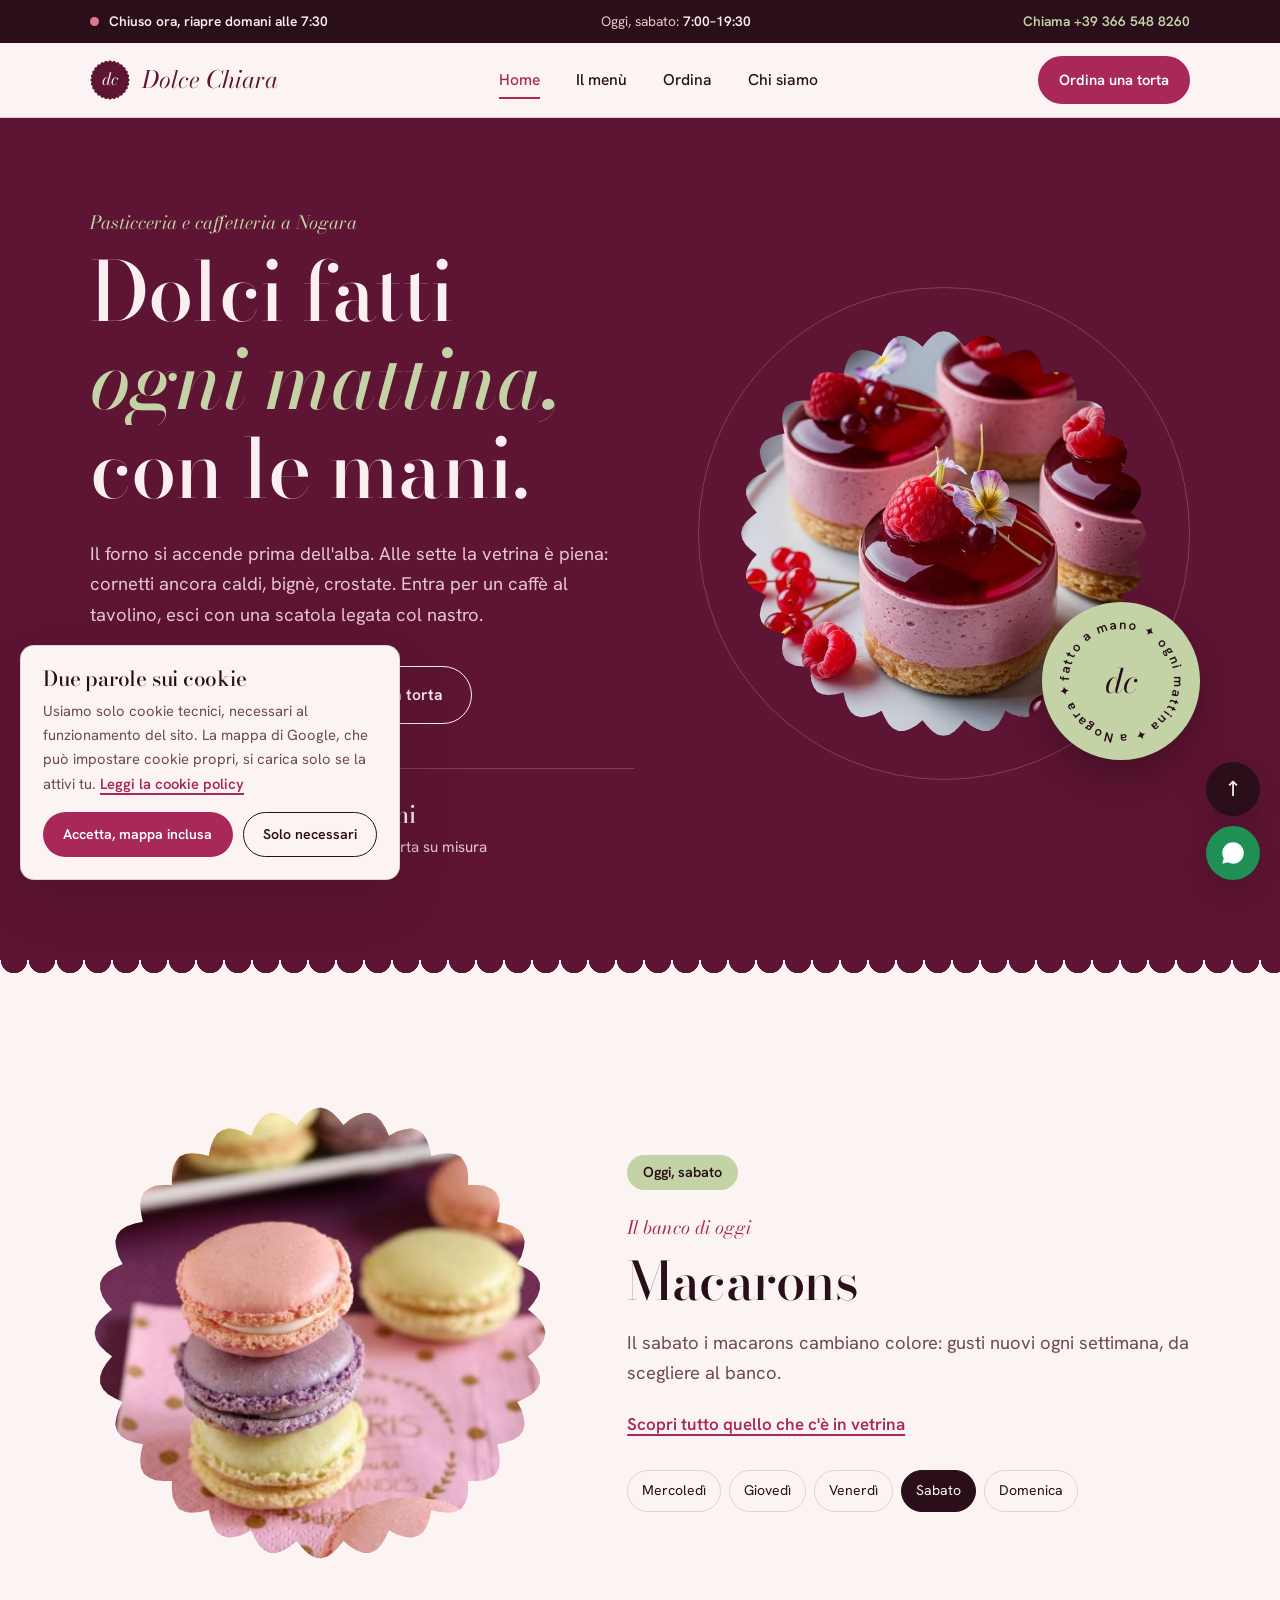
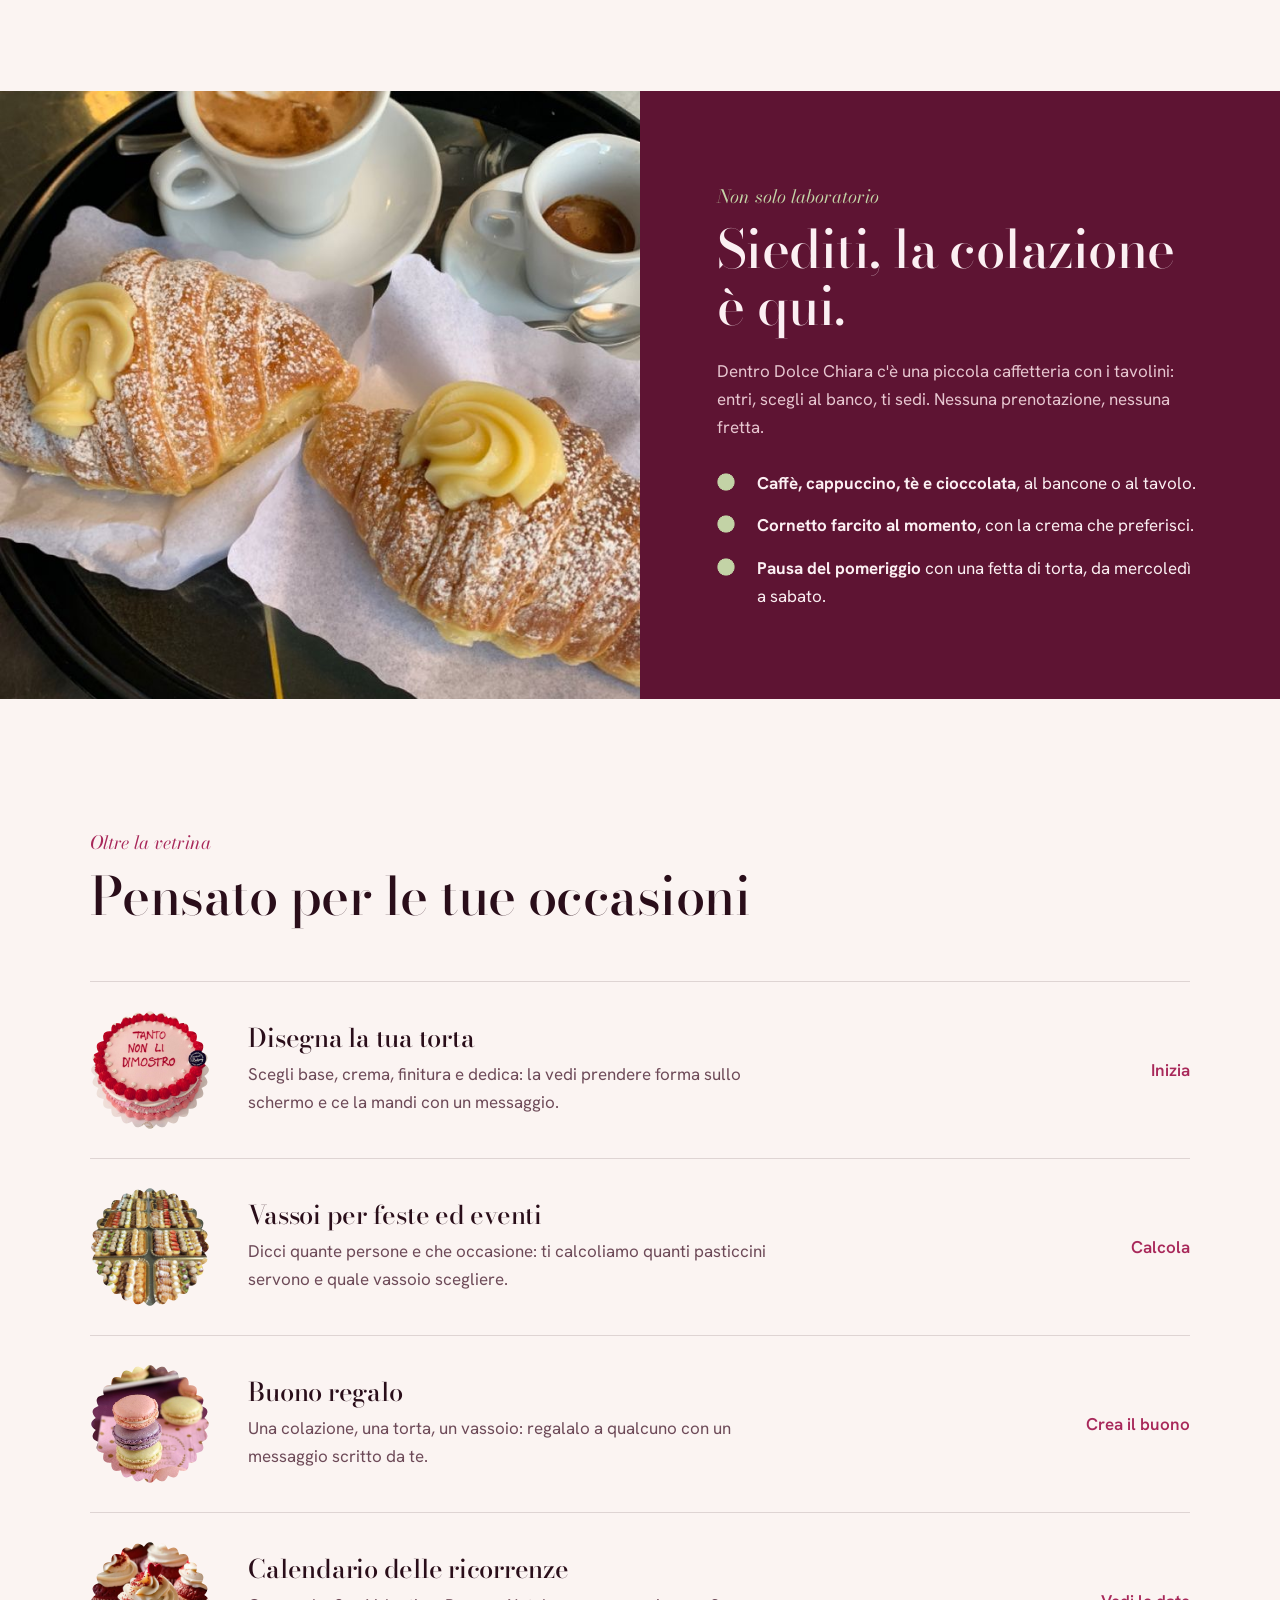
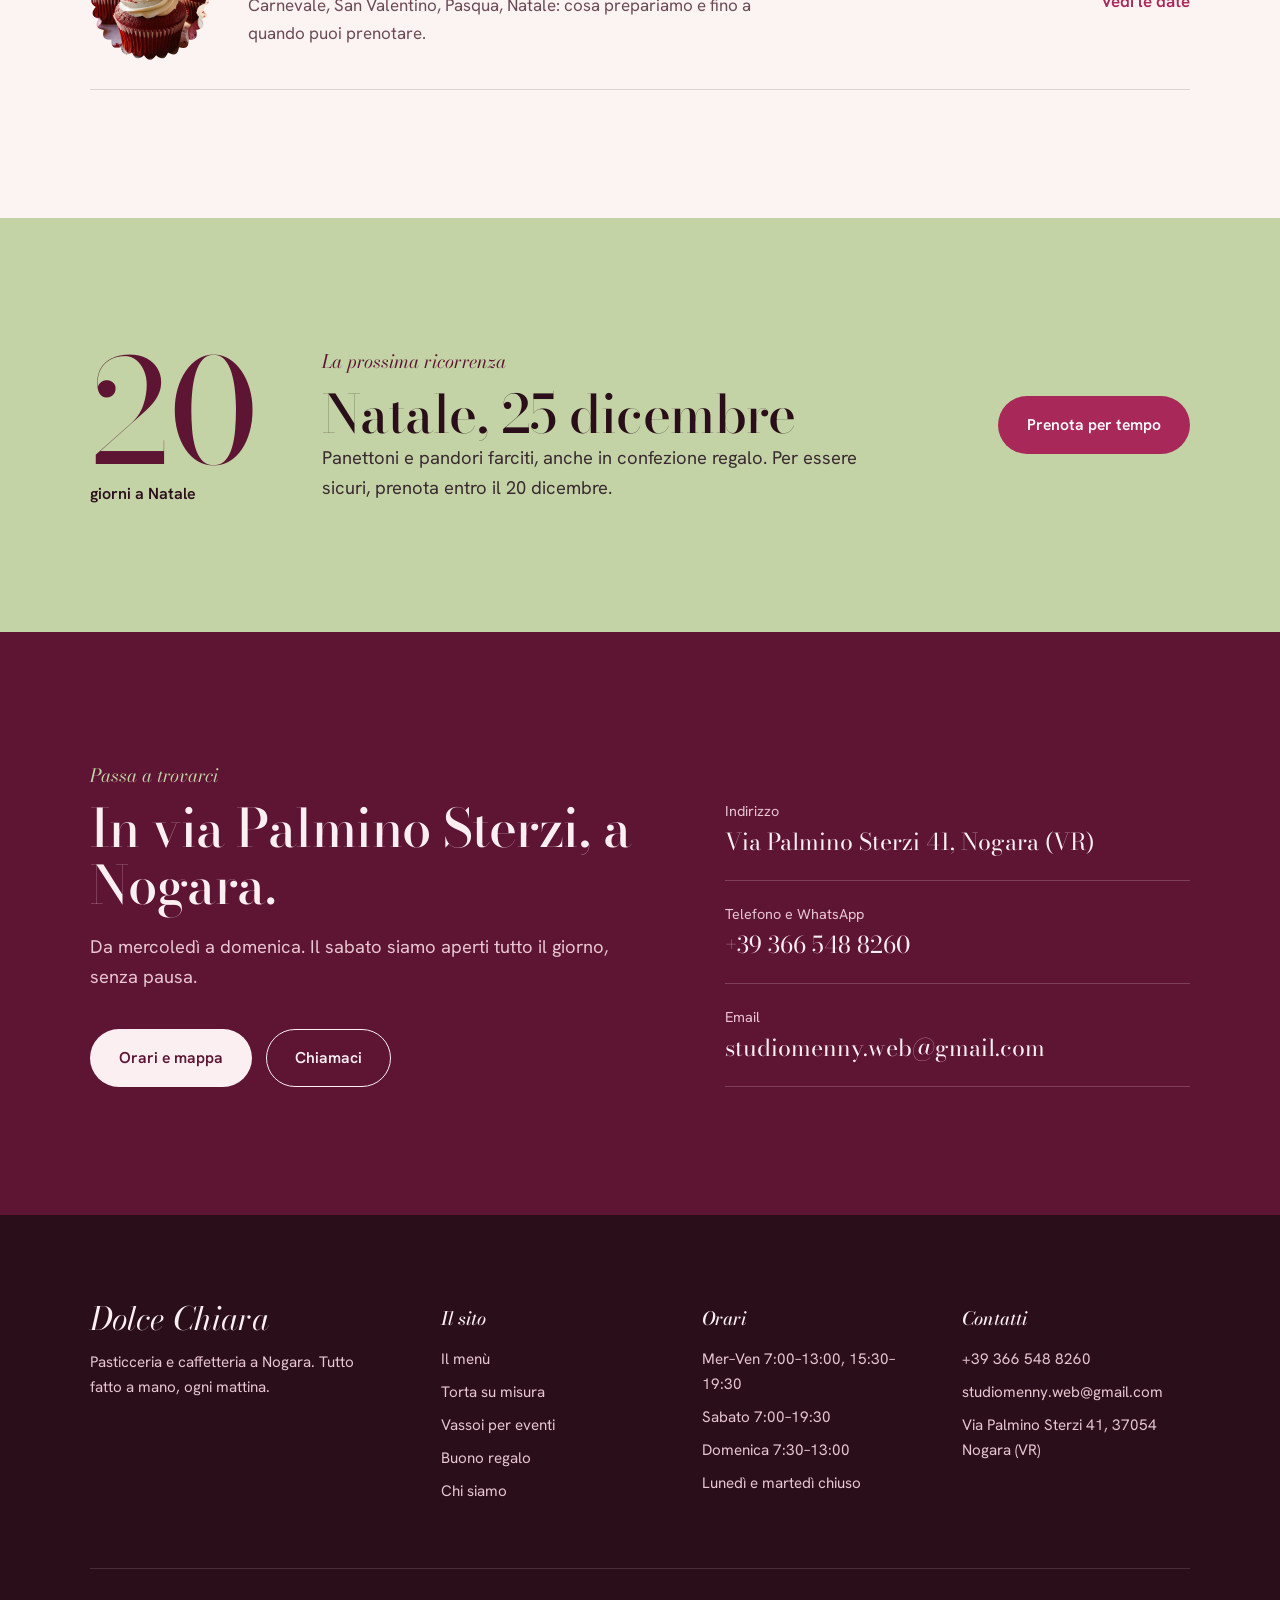
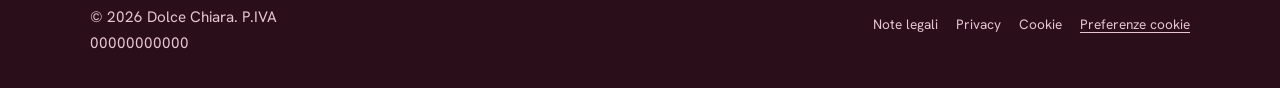
==== index.html @ 5bebde0a "Add files via upload" ====
<!DOCTYPE html>
<html lang="it">
<head>
<meta charset="UTF-8">
<meta name="viewport" content="width=device-width, initial-scale=1">
<title>Dolce Chiara | Pasticceria e caffetteria a Nogara</title>
<meta name="description" content="Cornetti sfornati ogni mattina, colazione al tavolino, torte su misura e vassoi per le feste. Pasticceria e caffetteria a Nogara (VR).">
<meta name="theme-color" content="#5E1433">
<meta property="og:type" content="website">
<meta property="og:locale" content="it_IT">
<meta property="og:site_name" content="Dolce Chiara">
<meta property="og:title" content="Dolce Chiara | Pasticceria e caffetteria a Nogara">
<meta property="og:description" content="Cornetti ogni mattina, colazione al tavolino, torte su misura e vassoi per le feste.">
<meta property="og:image" content="https://studiomenny.github.io/DOLCE-CHIARA/images/monoporzione_frutti_rossi.jpg">
<meta property="og:url" content="https://studiomenny.github.io/DOLCE-CHIARA/">
<meta name="twitter:card" content="summary_large_image">
<link rel="icon" href="data:image/svg+xml,%3Csvg xmlns='http://www.w3.org/2000/svg' viewBox='0 0 100 100'%3E%3Ccircle cx='50' cy='50' r='48' fill='%235E1433'/%3E%3Ctext x='50' y='64' text-anchor='middle' font-family='Georgia,serif' font-style='italic' font-size='46' fill='%23C3D3A6'%3Edc%3C/text%3E%3C/svg%3E">
<link rel="preconnect" href="https://fonts.googleapis.com">
<link rel="preconnect" href="https://fonts.gstatic.com" crossorigin>
<link href="https://fonts.googleapis.com/css2?family=Bodoni+Moda:ital,opsz,wght@0,6..96,400..700;1,6..96,400..700&family=Hanken+Grotesk:wght@400;500;600;700&display=swap" rel="stylesheet">
<link rel="stylesheet" href="css/style.css">
<script>document.documentElement.classList.add('js')</script>
<script src="js/main.js" defer></script>
</head>
<body data-pagina="home">
<noscript><p class="wrap" style="padding:14px 0">Menu: <a href="menu.html">Il menù</a>, <a href="ordina.html">Ordina</a>, <a href="chi-siamo.html">Chi siamo</a>. Telefono <a href="tel:+393665488260">+39 366 548 8260</a>.</p></noscript>

<main id="contenuto">

  <section class="hero smerlo scuro">
    <div class="wrap">
      <div>
        <span class="cappello">Pasticceria e caffetteria a Nogara</span>
        <h1>
          <span class="riga"><span>Dolci fatti</span></span>
          <span class="riga"><span><em>ogni mattina,</em></span></span>
          <span class="riga"><span>con le mani.</span></span>
        </h1>
        <p class="intro">Il forno si accende prima dell'alba. Alle sette la vetrina è piena: cornetti ancora caldi, bignè, crostate. Entra per un caffè al tavolino, esci con una scatola legata col nastro.</p>
        <div class="hero-azioni">
          <a class="btn btn-chiaro" href="menu.html">Guarda il menù</a>
          <a class="btn btn-bordo" href="ordina.html#torta">Disegna la tua torta</a>
        </div>
        <div class="hero-fatti">
          <p><strong>7:00</strong>vetrina piena</p>
          <p><strong>21</strong>dolci in carta</p>
          <p><strong>3 giorni</strong>per una torta su misura</p>
        </div>
      </div>

      <div class="piatto" aria-hidden="true">
        <div class="piatto-anello"></div>
        <div class="piatto-foto"><img src="images/monoporzione_frutti_rossi.jpg" alt=""></div>
        <div class="timbro">
          <svg viewBox="0 0 100 100"><defs><path id="giro" d="M50 50 m-38 0 a38 38 0 1 1 76 0 a38 38 0 1 1 -76 0"/></defs><text><textPath href="#giro" textLength="236" lengthAdjust="spacing">fatto a mano ✦ ogni mattina ✦ a Nogara ✦</textPath></text></svg>
          <span class="timbro-centro">dc</span>
        </div>
      </div>
    </div>
  </section>

  <section class="sez" aria-labelledby="banco-titolo">
    <div class="wrap oggi appare" data-banco>
      <div class="oggi-foto"><img data-banco-foto src="images/bigne_cioccolato.jpg" alt="Bignè al cioccolato"></div>
      <div>
        <span class="oggi-giorno" data-banco-giorno>Oggi</span>
        <span class="cappello" id="banco-titolo">Il banco di oggi</span>
        <h2 data-banco-nome>Bignè al cioccolato</h2>
        <p class="intro" data-banco-frase>Ogni giorno di apertura c'è un dolce in primo piano.</p>
        <p style="margin-top:22px"><a class="link" href="menu.html">Scopri tutto quello che c'è in vetrina</a></p>
        <div class="oggi-settimana" aria-label="Il dolce in evidenza negli altri giorni"></div>
      </div>
    </div>
  </section>

  <section class="caffe" aria-labelledby="caffe-titolo">
    <div class="caffe-foto"><img src="images/colazione.jpg" alt="Due cornetti alla crema con cappuccino e caffè su un vassoio al tavolino" loading="lazy"></div>
    <div class="caffe-testo scuro">
      <span class="cappello">Non solo laboratorio</span>
      <h2 id="caffe-titolo">Siediti, la colazione è qui.</h2>
      <p>Dentro Dolce Chiara c'è una piccola caffetteria con i tavolini: entri, scegli al banco, ti sedi. Nessuna prenotazione, nessuna fretta.</p>
      <ul class="caffe-lista">
        <li><span><strong>Caffè, cappuccino, tè e cioccolata</strong>, al bancone o al tavolo.</span></li>
        <li><span><strong>Cornetto farcito al momento</strong>, con la crema che preferisci.</span></li>
        <li><span><strong>Pausa del pomeriggio</strong> con una fetta di torta, da mercoledì a sabato.</span></li>
      </ul>
    </div>
  </section>

  <section class="sez" aria-labelledby="servizi-titolo">
    <div class="wrap">
      <div class="testa appare">
        <span class="cappello">Oltre la vetrina</span>
        <h2 id="servizi-titolo">Pensato per le tue occasioni</h2>
      </div>
      <div class="servizi appare">
        <a class="servizio" href="ordina.html#torta">
          <span class="servizio-foto"><img src="images/torta_con_dedica.jpg" alt="" loading="lazy"></span>
          <span><h3>Disegna la tua torta</h3><p>Scegli base, crema, finitura e dedica: la vedi prendere forma sullo schermo e ce la mandi con un messaggio.</p></span>
          <span class="servizio-vai">Inizia</span>
        </a>
        <a class="servizio" href="ordina.html#vassoi">
          <span class="servizio-foto"><img src="images/vassoi_pasticceria.jpg" alt="" loading="lazy"></span>
          <span><h3>Vassoi per feste ed eventi</h3><p>Dicci quante persone e che occasione: ti calcoliamo quanti pasticcini servono e quale vassoio scegliere.</p></span>
          <span class="servizio-vai">Calcola</span>
        </a>
        <a class="servizio" href="ordina.html#buono">
          <span class="servizio-foto"><img src="images/macarons.jpg" alt="" loading="lazy"></span>
          <span><h3>Buono regalo</h3><p>Una colazione, una torta, un vassoio: regalalo a qualcuno con un messaggio scritto da te.</p></span>
          <span class="servizio-vai">Crea il buono</span>
        </a>
        <a class="servizio" href="ordina.html#ricorrenze">
          <span class="servizio-foto"><img src="images/cupcake_red_velvet.jpg" alt="" loading="lazy"></span>
          <span><h3>Calendario delle ricorrenze</h3><p>Carnevale, San Valentino, Pasqua, Natale: cosa prepariamo e fino a quando puoi prenotare.</p></span>
          <span class="servizio-vai">Vedi le date</span>
        </a>
      </div>
    </div>
  </section>

  <section class="sez sez-pistacchio" aria-labelledby="festa-titolo" data-prossima>
    <div class="wrap ricorrenza appare">
      <p class="conta" data-conta>…</p>
      <div>
        <span class="cappello" style="color:var(--lampone)">La prossima ricorrenza</span>
        <h2 id="festa-titolo" data-festa-nome>In arrivo</h2>
        <p class="intro" data-festa-testo></p>
      </div>
      <a class="btn btn-pieno" href="ordina.html#ricorrenze">Prenota per tempo</a>
    </div>
  </section>

  <section class="sez sez-scura scuro" aria-labelledby="visita-titolo">
    <div class="wrap visita appare">
      <div>
        <span class="cappello">Passa a trovarci</span>
        <h2 id="visita-titolo">In via Palmino Sterzi, a Nogara.</h2>
        <p class="intro" style="margin-top:18px">Da mercoledì a domenica. Il sabato siamo aperti tutto il giorno, senza pausa.</p>
        <div class="hero-azioni">
          <a class="btn btn-chiaro" href="chi-siamo.html#dove">Orari e mappa</a>
          <a class="btn btn-bordo" href="tel:+393665488260">Chiamaci</a>
        </div>
      </div>
      <div class="visita-dati">
        <div><span>Indirizzo</span><p>Via Palmino Sterzi 41, Nogara (VR)</p></div>
        <div><span>Telefono e WhatsApp</span><a href="tel:+393665488260">+39 366 548 8260</a></div>
        <div><span>Email</span><a href="mailto:studiomenny.web@gmail.com">studiomenny.web@gmail.com</a></div>
      </div>
    </div>
  </section>

</main>
</body>
</html>
---- css/style.css ----
/* =============================================================
   DOLCE CHIARA — foglio di stile condiviso
   Palette: lampone e pistacchio. Titoli Bodoni Moda, testo Hanken Grotesk.
   ============================================================= */

:root{
  --lampone:#5E1433;
  --lampone-2:#7A1C43;
  --vivo:#A8285A;
  --vivo-hover:#8C1F4A;
  --zucchero:#FBF4F2;
  --rosa:#F3D8DE;
  --rosa-2:#F8E6EA;
  --pistacchio:#C3D3A6;
  --pistacchio-scuro:#4A6536;
  --inchiostro:#2A0E1A;
  --tenue:#6D4A58;
  --oro:#D2AE72;
  --su-scuro:#FBEFF2;
  --su-scuro-tenue:#E7C6D0;
  --linea:rgba(42,14,26,.14);
  --linea-scuro:rgba(251,239,242,.2);

  --f-titolo:'Bodoni Moda', 'Didot', Georgia, serif;
  --f-testo:'Hanken Grotesk', 'Segoe UI', system-ui, sans-serif;

  --w:1180px;
  --pad:clamp(20px, 4vw, 40px);
  --sez:clamp(72px, 10vw, 128px);
  --ease:cubic-bezier(.22,.8,.24,1);
  --pirottino:url("data:image/svg+xml,%3Csvg xmlns='http://www.w3.org/2000/svg' viewBox='0 0 100 100'%3E%3Cpath d='M99.0 50.0L98.7 51.4L97.9 52.7L96.7 53.9L95.2 55.1L96.4 56.5L97.3 58.0L97.8 59.5L97.8 60.9L97.2 62.2L96.1 63.3L94.6 64.2L92.9 65.0L93.8 66.7L94.3 68.4L94.5 69.9L94.1 71.3L93.3 72.4L92.0 73.2L90.3 73.8L88.5 74.2L88.9 76.0L89.1 77.8L88.9 79.3L88.3 80.6L87.2 81.4L85.8 82.0L84.0 82.2L82.2 82.2L82.2 84.0L82.0 85.8L81.4 87.2L80.6 88.3L79.3 88.9L77.8 89.1L76.0 88.9L74.2 88.5L73.8 90.3L73.2 92.0L72.4 93.3L71.3 94.1L69.9 94.5L68.4 94.3L66.7 93.8L65.0 92.9L64.2 94.6L63.3 96.1L62.2 97.2L60.9 97.8L59.5 97.8L58.0 97.3L56.5 96.4L55.1 95.2L53.9 96.7L52.7 97.9L51.4 98.7L50.0 99.0L48.6 98.7L47.3 97.9L46.1 96.7L44.9 95.2L43.5 96.4L42.0 97.3L40.5 97.8L39.1 97.8L37.8 97.2L36.7 96.1L35.8 94.6L35.0 92.9L33.3 93.8L31.6 94.3L30.1 94.5L28.7 94.1L27.6 93.3L26.8 92.0L26.2 90.3L25.8 88.5L24.0 88.9L22.2 89.1L20.7 88.9L19.4 88.3L18.6 87.2L18.0 85.8L17.8 84.0L17.8 82.2L16.0 82.2L14.2 82.0L12.8 81.4L11.7 80.6L11.1 79.3L10.9 77.8L11.1 76.0L11.5 74.2L9.7 73.8L8.0 73.2L6.7 72.4L5.9 71.3L5.5 69.9L5.7 68.4L6.2 66.7L7.1 65.0L5.4 64.2L3.9 63.3L2.8 62.2L2.2 60.9L2.2 59.5L2.7 58.0L3.6 56.5L4.8 55.1L3.3 53.9L2.1 52.7L1.3 51.4L1.0 50.0L1.3 48.6L2.1 47.3L3.3 46.1L4.8 44.9L3.6 43.5L2.7 42.0L2.2 40.5L2.2 39.1L2.8 37.8L3.9 36.7L5.4 35.8L7.1 35.0L6.2 33.3L5.7 31.6L5.5 30.1L5.9 28.7L6.7 27.6L8.0 26.8L9.7 26.2L11.5 25.8L11.1 24.0L10.9 22.2L11.1 20.7L11.7 19.4L12.8 18.6L14.2 18.0L16.0 17.8L17.8 17.8L17.8 16.0L18.0 14.2L18.6 12.8L19.4 11.7L20.7 11.1L22.2 10.9L24.0 11.1L25.8 11.5L26.2 9.7L26.8 8.0L27.6 6.7L28.7 5.9L30.1 5.5L31.6 5.7L33.3 6.2L35.0 7.1L35.8 5.4L36.7 3.9L37.8 2.8L39.1 2.2L40.5 2.2L42.0 2.7L43.5 3.6L44.9 4.8L46.1 3.3L47.3 2.1L48.6 1.3L50.0 1.0L51.4 1.3L52.7 2.1L53.9 3.3L55.1 4.8L56.5 3.6L58.0 2.7L59.5 2.2L60.9 2.2L62.2 2.8L63.3 3.9L64.2 5.4L65.0 7.1L66.7 6.2L68.4 5.7L69.9 5.5L71.3 5.9L72.4 6.7L73.2 8.0L73.8 9.7L74.2 11.5L76.0 11.1L77.8 10.9L79.3 11.1L80.6 11.7L81.4 12.8L82.0 14.2L82.2 16.0L82.2 17.8L84.0 17.8L85.8 18.0L87.2 18.6L88.3 19.4L88.9 20.7L89.1 22.2L88.9 24.0L88.5 25.8L90.3 26.2L92.0 26.8L93.3 27.6L94.1 28.7L94.5 30.1L94.3 31.6L93.8 33.3L92.9 35.0L94.6 35.8L96.1 36.7L97.2 37.8L97.8 39.1L97.8 40.5L97.3 42.0L96.4 43.5L95.2 44.9L96.7 46.1L97.9 47.3L98.7 48.6Z' fill='black'/%3E%3C/svg%3E");
}

*,*::before,*::after{box-sizing:border-box; margin:0; padding:0;}
html{scroll-behavior:smooth; -webkit-text-size-adjust:100%;}
body{
  font-family:var(--f-testo); font-size:1.0625rem; line-height:1.65;
  color:var(--inchiostro); background:var(--zucchero);
  -webkit-font-smoothing:antialiased;
  transition:opacity .45s ease;
}
.js body{opacity:0;}
.js body.pronto{opacity:1;}
.js body.uscita{opacity:0;}
img{display:block; max-width:100%;}
a{color:inherit;}
ul{list-style:none;}
button, input, select, textarea{font:inherit; color:inherit;}
::selection{background:var(--vivo); color:#fff;}
:focus-visible{outline:3px solid var(--vivo); outline-offset:3px; border-radius:4px;}
.scuro :focus-visible{outline-color:var(--pistacchio);}

.wrap{max-width:var(--w); margin:0 auto; padding:0 var(--pad);}
.sr{position:absolute; width:1px; height:1px; overflow:hidden; clip:rect(0 0 0 0); white-space:nowrap;}

/* ---------- tipografia ---------- */
h1,h2,h3,.titolo{font-family:var(--f-titolo); font-weight:500; line-height:1.08; letter-spacing:-.01em;}
h1{font-size:clamp(2.6rem, 6.4vw, 5.4rem);}
h2{font-size:clamp(2rem, 4.2vw, 3.3rem);}
h3{font-size:clamp(1.3rem, 2vw, 1.6rem); line-height:1.2;}
.corsivo{font-style:italic;}
.intro{font-size:1.15rem; color:var(--tenue); max-width:58ch;}
.scuro .intro{color:var(--su-scuro-tenue);}
.cappello{font-family:var(--f-titolo); font-style:italic; font-size:1.15rem; color:var(--vivo); display:block; margin-bottom:10px;}
.scuro .cappello{color:var(--pistacchio);}
.testa{max-width:680px; margin-bottom:clamp(36px, 5vw, 56px);}
.testa h2 + p{margin-top:16px;}
.testa.centro{margin-left:auto; margin-right:auto; text-align:center;}
.testa.centro .intro{margin:0 auto;}

/* ---------- bottoni ---------- */
.btn{
  display:inline-flex; align-items:center; justify-content:center; gap:10px;
  padding:15px 28px; border-radius:100px; border:1.5px solid transparent;
  font-weight:600; font-size:.98rem; text-decoration:none; cursor:pointer;
  transition:background .25s ease, color .25s ease, transform .25s var(--ease), border-color .25s ease;
}
.btn:active{transform:scale(.97);}
.btn-pieno{background:var(--vivo); color:#fff;}
.btn-pieno:hover{background:var(--vivo-hover);}
.btn-bordo{border-color:currentColor; color:var(--inchiostro); background:transparent;}
.btn-bordo:hover{background:var(--inchiostro); color:var(--zucchero);}
.scuro .btn-bordo{color:var(--su-scuro);}
.scuro .btn-bordo:hover{background:var(--su-scuro); color:var(--lampone);}
.btn-chiaro{background:var(--su-scuro); color:var(--lampone);}
.btn-chiaro:hover{background:var(--pistacchio); color:var(--inchiostro);}
.btn svg{width:18px; height:18px; flex-shrink:0;}
.link{font-weight:600; color:var(--vivo); text-decoration:underline; text-underline-offset:4px; text-decoration-thickness:1.5px;}
.link:hover{color:var(--vivo-hover);}
.scuro .link{color:var(--pistacchio);}

/* =============================================================
   BARRA STATO / ORARI (in cima a ogni pagina)
   ============================================================= */
.stato{background:var(--inchiostro); color:var(--su-scuro); font-size:.86rem;}
.stato .wrap{display:flex; flex-wrap:wrap; align-items:center; justify-content:space-between; gap:6px 24px; padding-top:10px; padding-bottom:10px;}
.stato-live{display:flex; align-items:center; gap:10px; font-weight:600;}
.stato-punto{width:9px; height:9px; border-radius:50%; background:#8FB36B; box-shadow:0 0 0 0 rgba(143,179,107,.6); animation:pulsa 2.2s infinite;}
.stato-live.chiuso .stato-punto{background:#E0778F; animation:none;}
.stato-orari{color:var(--su-scuro-tenue);}
.stato-orari strong{color:var(--su-scuro); font-weight:600;}
.stato a{color:var(--pistacchio); text-decoration:none; font-weight:600;}
.stato a:hover{text-decoration:underline;}
@keyframes pulsa{70%{box-shadow:0 0 0 8px rgba(143,179,107,0);} 100%{box-shadow:0 0 0 0 rgba(143,179,107,0);}}

/* =============================================================
   INTESTAZIONE
   ============================================================= */
.testata{position:sticky; top:0; z-index:40; background:rgba(251,244,242,.9); backdrop-filter:blur(12px); -webkit-backdrop-filter:blur(12px); border-bottom:1px solid var(--linea); transition:box-shadow .3s ease;}
.testata.ombra{box-shadow:0 8px 30px rgba(42,14,26,.08);}
.testata .wrap{display:flex; align-items:center; justify-content:space-between; gap:24px; height:74px;}
.marchio{display:flex; align-items:center; gap:12px; text-decoration:none;}
.marchio-sigillo{width:40px; height:40px; background:var(--lampone); -webkit-mask:var(--pirottino) center/contain no-repeat; mask:var(--pirottino) center/contain no-repeat; display:grid; place-items:center; color:var(--su-scuro); font-family:var(--f-titolo); font-style:italic; font-size:1.05rem;}
.marchio-nome{font-family:var(--f-titolo); font-size:1.5rem; font-style:italic; color:var(--lampone); line-height:1;}
.menu{display:flex; align-items:center; gap:clamp(18px, 3vw, 36px);}
.menu a{text-decoration:none; font-weight:500; font-size:.98rem; padding:6px 0; position:relative;}
.menu a::after{content:''; position:absolute; left:0; right:0; bottom:0; height:2px; background:var(--vivo); transform:scaleX(0); transform-origin:left; transition:transform .3s var(--ease);}
.menu a:hover::after, .menu a[aria-current="page"]::after{transform:scaleX(1);}
.menu a[aria-current="page"]{color:var(--vivo);}
.testata .btn{padding:11px 20px; font-size:.92rem;}
.hamburger{display:none; background:none; border:0; width:44px; height:44px; cursor:pointer; position:relative;}
.hamburger span{position:absolute; left:10px; right:10px; height:2px; background:var(--inchiostro); transition:transform .3s var(--ease), opacity .2s;}
.hamburger span:nth-child(1){top:15px;} .hamburger span:nth-child(2){top:21px;} .hamburger span:nth-child(3){top:27px;}
.hamburger[aria-expanded="true"] span:nth-child(1){transform:translateY(6px) rotate(45deg);}
.hamburger[aria-expanded="true"] span:nth-child(2){opacity:0;}
.hamburger[aria-expanded="true"] span:nth-child(3){transform:translateY(-6px) rotate(-45deg);}

/* =============================================================
   BORDO SMERLATO (pirottino) tra sezioni
   ============================================================= */
.smerlo{position:relative;}
.smerlo::after{
  content:''; position:absolute; left:0; right:0; bottom:-1px; height:16px; z-index:2;
  background:radial-gradient(circle at 14px 0, transparent 13px, var(--smerlo-colore, var(--zucchero)) 13.5px) repeat-x;
  background-size:28px 16px;
}

/* =============================================================
   HOME — HERO
   ============================================================= */
.hero{background:var(--lampone); color:var(--su-scuro); overflow:hidden; --smerlo-colore:var(--zucchero);}
.hero .wrap{display:grid; grid-template-columns:1.05fr .95fr; align-items:center; gap:clamp(32px, 5vw, 72px); padding-top:clamp(48px, 7vw, 96px); padding-bottom:clamp(72px, 9vw, 120px);}
.hero h1{color:var(--su-scuro);}
.hero h1 .riga{display:block; overflow:hidden;}
.hero h1 .riga > span{display:block; transition:transform 1s var(--ease);}
.js .hero h1 .riga > span{transform:translateY(105%);}
.js .pronto .hero h1 .riga > span{transform:none;}
.pronto .hero h1 .riga:nth-child(2) > span{transition-delay:.12s;}
.pronto .hero h1 .riga:nth-child(3) > span{transition-delay:.24s;}
.hero h1 em{color:var(--pistacchio);}
.hero .intro{margin-top:26px;}
.hero-azioni{display:flex; flex-wrap:wrap; gap:14px; margin-top:36px;}
.hero-fatti{display:flex; flex-wrap:wrap; gap:14px 34px; margin-top:44px; padding-top:26px; border-top:1px solid var(--linea-scuro); color:var(--su-scuro-tenue); font-size:.95rem;}
.hero-fatti strong{display:block; font-family:var(--f-titolo); font-size:1.5rem; font-weight:500; color:var(--su-scuro);}

.piatto{position:relative; aspect-ratio:1; max-width:540px; width:100%; justify-self:center;}
.piatto-foto{position:absolute; inset:8%; -webkit-mask:var(--pirottino) center/contain no-repeat; mask:var(--pirottino) center/contain no-repeat; overflow:hidden;}
.piatto-foto img{width:100%; height:100%; object-fit:cover; transform:scale(1.12); transition:transform 1.6s var(--ease);}
.pronto .piatto-foto img{transform:scale(1);}
.piatto-anello{position:absolute; inset:0; border-radius:50%; border:1px solid var(--linea-scuro);}
.timbro{position:absolute; right:-2%; bottom:4%; width:32%; aspect-ratio:1; background:var(--pistacchio); border-radius:50%; display:grid; place-items:center; color:var(--inchiostro); box-shadow:0 18px 40px rgba(0,0,0,.25);}
.timbro svg{position:absolute; inset:6%; width:88%; height:88%; animation:gira 26s linear infinite;}
.timbro text{font-family:var(--f-testo); font-size:9.5px; font-weight:600; fill:var(--inchiostro);}
.timbro-centro{font-family:var(--f-titolo); font-style:italic; font-size:clamp(1.4rem, 3vw, 2.1rem);}
@keyframes gira{to{transform:rotate(360deg);}}

/* =============================================================
   SEZIONI GENERICHE
   ============================================================= */
.sez{padding:var(--sez) 0;}
.sez-rosa{background:var(--rosa-2);}
.sez-scura{background:var(--lampone); color:var(--su-scuro);}
.sez-pistacchio{background:var(--pistacchio);}
.sez-pistacchio .intro{color:#3A2A30;}
.sez + .sez{padding-top:var(--sez);}

/* ---- Banco di oggi ---- */
.oggi{display:grid; grid-template-columns:.9fr 1.1fr; gap:clamp(32px, 6vw, 88px); align-items:center;}
.oggi-foto{aspect-ratio:1; -webkit-mask:var(--pirottino) center/contain no-repeat; mask:var(--pirottino) center/contain no-repeat;}
.oggi-foto img{width:100%; height:100%; object-fit:cover;}
.oggi-giorno{display:inline-block; background:var(--pistacchio); color:var(--inchiostro); padding:6px 16px; border-radius:100px; font-weight:600; font-size:.9rem; margin-bottom:22px;}
.oggi h2{margin-bottom:18px;}
.oggi-settimana{display:flex; flex-wrap:wrap; gap:8px; margin-top:32px;}
.oggi-settimana button{border:1px solid var(--linea); background:transparent; padding:8px 14px; border-radius:100px; font-size:.88rem; cursor:pointer; transition:background .2s, color .2s;}
.oggi-settimana button:hover{border-color:var(--vivo); color:var(--vivo);}
.oggi-settimana button[aria-pressed="true"]{background:var(--inchiostro); color:var(--zucchero); border-color:var(--inchiostro);}

/* ---- Caffetteria (banda con foto) ---- */
.caffe{display:grid; grid-template-columns:1fr 1fr; min-height:560px;}
.caffe-foto{position:relative; overflow:hidden;}
.caffe-foto img{position:absolute; inset:0; width:100%; height:100%; object-fit:cover;}
.caffe-testo{background:var(--lampone); color:var(--su-scuro); padding:clamp(48px, 7vw, 96px) clamp(28px, 6vw, 80px); display:flex; flex-direction:column; justify-content:center;}
.caffe-testo h2{margin-bottom:22px;}
.caffe-testo p{color:var(--su-scuro-tenue); max-width:48ch;}
.caffe-lista{margin-top:28px; display:grid; gap:14px;}
.caffe-lista li{display:grid; grid-template-columns:28px 1fr; gap:12px; align-items:start;}
.caffe-lista li::before{content:''; width:18px; height:18px; margin-top:4px; background:var(--pistacchio); -webkit-mask:var(--pirottino) center/contain no-repeat; mask:var(--pirottino) center/contain no-repeat;}
.caffe-lista strong{color:var(--su-scuro);}

/* ---- Servizi (lista editoriale) ---- */
.servizi{border-top:1px solid var(--linea);}
.servizio{display:grid; grid-template-columns:120px 1fr auto; gap:clamp(18px, 3vw, 40px); align-items:center; padding:28px 0; border-bottom:1px solid var(--linea); text-decoration:none; transition:padding .35s var(--ease), background .35s ease;}
.servizio:hover{padding-left:14px; padding-right:14px; background:var(--rosa-2);}
.servizio-foto{width:120px; aspect-ratio:1; -webkit-mask:var(--pirottino) center/contain no-repeat; mask:var(--pirottino) center/contain no-repeat;}
.servizio-foto img{width:100%; height:100%; object-fit:cover;}
.servizio h3{margin-bottom:6px;}
.servizio p{color:var(--tenue); max-width:56ch;}
.servizio-vai{font-weight:600; color:var(--vivo); white-space:nowrap;}

/* ---- Ricorrenza in arrivo ---- */
.ricorrenza{display:grid; grid-template-columns:auto 1fr auto; gap:clamp(24px, 5vw, 64px); align-items:center;}
.conta{font-family:var(--f-titolo); font-size:clamp(4.5rem, 12vw, 9rem); line-height:.9; color:var(--lampone);}
.conta small{display:block; font-family:var(--f-testo); font-size:1rem; font-weight:600; color:var(--inchiostro); margin-top:10px;}

/* ---- Visita ---- */
.visita{display:grid; grid-template-columns:1.2fr 1fr; gap:clamp(32px, 6vw, 80px); align-items:end;}
.visita-dati{display:grid; gap:22px;}
.visita-dati div{padding-bottom:18px; border-bottom:1px solid var(--linea-scuro);}
.visita-dati span{display:block; color:var(--su-scuro-tenue); font-size:.9rem;}
.visita-dati a, .visita-dati p{font-family:var(--f-titolo); font-size:1.45rem; text-decoration:none; color:var(--su-scuro);}
.visita-dati a:hover{color:var(--pistacchio);}

/* =============================================================
   INTESTAZIONE PAGINE INTERNE (foto sbiadita)
   ============================================================= */
.pagina-testa{position:relative; background:var(--lampone); color:var(--su-scuro); overflow:hidden; --smerlo-colore:var(--zucchero);}
.pagina-testa img{position:absolute; inset:0; z-index:0; width:100%; height:100%; object-fit:cover; opacity:.28; filter:grayscale(.4) contrast(1.05); mix-blend-mode:luminosity;}
.pagina-testa::before{content:''; position:absolute; inset:0; z-index:1; background:linear-gradient(100deg, var(--lampone) 35%, rgba(94,20,51,.6) 100%);}
.pagina-testa .wrap{position:relative; z-index:3; padding-top:clamp(64px, 9vw, 120px); padding-bottom:clamp(72px, 9vw, 120px);}
.pagina-testa h1{font-size:clamp(2.4rem, 5.4vw, 4.4rem); max-width:16ch;}
.pagina-testa .intro{margin-top:20px;}
.sotto-menu{display:flex; flex-wrap:wrap; gap:10px; margin-top:32px;}
.sotto-menu a{text-decoration:none; border:1px solid var(--linea-scuro); padding:9px 18px; border-radius:100px; font-size:.92rem; transition:background .2s, color .2s;}
.sotto-menu a:hover{background:var(--su-scuro); color:var(--lampone);}

/* =============================================================
   MENÙ — filtri, prodotti, lightbox
   ============================================================= */
.filtri{display:flex; flex-wrap:wrap; align-items:center; justify-content:space-between; gap:18px; margin-bottom:40px; padding-bottom:24px; border-bottom:1px solid var(--linea);}
.chips{display:flex; flex-wrap:wrap; gap:8px;}
.chip{border:1px solid var(--linea); background:transparent; padding:10px 18px; border-radius:100px; font-weight:500; cursor:pointer; transition:background .2s, color .2s, border-color .2s;}
.chip:hover{border-color:var(--vivo); color:var(--vivo);}
.chip[aria-pressed="true"]{background:var(--inchiostro); color:var(--zucchero); border-color:var(--inchiostro);}
.chip .n{opacity:.6; font-size:.85em; margin-left:4px;}
.interruttore{display:flex; align-items:center; gap:10px; font-size:.95rem; cursor:pointer; user-select:none;}
.interruttore input{appearance:none; -webkit-appearance:none; width:44px; height:26px; border-radius:100px; background:#D9C4CB; position:relative; cursor:pointer; transition:background .2s;}
.interruttore input::after{content:''; position:absolute; top:3px; left:3px; width:20px; height:20px; border-radius:50%; background:#fff; transition:transform .25s var(--ease);}
.interruttore input:checked{background:var(--pistacchio-scuro);}
.interruttore input:checked::after{transform:translateX(18px);}

.prodotti{display:grid; grid-template-columns:repeat(auto-fill, minmax(250px, 1fr)); gap:clamp(20px, 3vw, 36px) clamp(16px, 2.4vw, 28px);}
.prodotto{display:flex; flex-direction:column; text-align:left; background:none; border:0; padding:0; cursor:pointer;}
.prodotto[hidden]{display:none;}
.prodotto-foto{aspect-ratio:4/5; overflow:hidden; border-radius:6px; background:var(--rosa); position:relative;}
.prodotto-foto img{width:100%; height:100%; object-fit:cover; transition:transform .8s var(--ease);}
.prodotto:hover .prodotto-foto img{transform:scale(1.05);}
.prodotto-cat{position:absolute; left:12px; top:12px; background:rgba(251,244,242,.94); color:var(--inchiostro); font-size:.8rem; font-weight:600; padding:5px 12px; border-radius:100px;}
.prodotto h3{margin-top:16px; font-size:1.3rem;}
.prodotto p{color:var(--tenue); font-size:.95rem; margin-top:6px;}
.allergeni{display:flex; flex-wrap:wrap; gap:6px; margin-top:12px;}
.allergeni span{font-size:.78rem; font-weight:600; padding:3px 10px; border-radius:100px; background:var(--rosa); color:#6A1A3C;}
.vuoto{padding:48px; text-align:center; border:1px dashed var(--linea); border-radius:8px; color:var(--tenue);}
.nota{margin-top:40px; font-size:.92rem; color:var(--tenue); max-width:78ch;}

.lightbox{position:fixed; inset:0; z-index:100; background:rgba(42,14,26,.92); display:grid; place-items:center; padding:24px; opacity:0; pointer-events:none; transition:opacity .3s ease;}
.lightbox.aperto{opacity:1; pointer-events:auto;}
.lb-scheda{display:grid; grid-template-columns:1.1fr .9fr; max-width:980px; width:100%; max-height:88vh; background:var(--zucchero); border-radius:10px; overflow:hidden; transform:translateY(16px) scale(.98); transition:transform .4s var(--ease);}
.lightbox.aperto .lb-scheda{transform:none;}
.lb-scheda img{width:100%; height:100%; max-height:88vh; object-fit:cover;}
.lb-testo{padding:clamp(28px, 4vw, 48px); display:flex; flex-direction:column; overflow:auto;}
.lb-testo h3{font-size:clamp(1.8rem, 3vw, 2.4rem); margin:8px 0 14px;}
.lb-testo p{color:var(--tenue);}
.lb-testo .btn{margin-top:auto; align-self:flex-start;}
.lb-testo .allergeni{margin:18px 0 28px;}
.lb-btn{position:absolute; width:52px; height:52px; border-radius:50%; border:0; background:var(--su-scuro); color:var(--lampone); font-size:1.4rem; cursor:pointer; display:grid; place-items:center; transition:background .2s;}
.lb-btn:hover{background:var(--pistacchio);}
.lb-chiudi{top:20px; right:20px;}
.lb-prec{left:20px; top:50%; transform:translateY(-50%);}
.lb-succ{right:20px; top:50%; transform:translateY(-50%);}

/* =============================================================
   ORDINA — configuratore torta
   ============================================================= */
.configuratore{display:grid; grid-template-columns:1.05fr .95fr; gap:clamp(28px, 5vw, 64px); align-items:start;}
.passo{border:0; padding:0 0 28px; margin-bottom:28px; border-bottom:1px solid var(--linea);}
.passo legend, .campo > label{display:flex; align-items:baseline; gap:12px; font-family:var(--f-titolo); font-size:1.35rem; margin-bottom:14px;}
.passo legend .num{font-family:var(--f-testo); font-size:.85rem; font-weight:700; color:#fff; background:var(--vivo); width:26px; height:26px; border-radius:50%; display:inline-grid; place-items:center; flex-shrink:0; transform:translateY(-2px);}
.opzioni{display:flex; flex-wrap:wrap; gap:10px;}
.opzione input{position:absolute; opacity:0; pointer-events:none;}
.opzione span{display:flex; align-items:center; gap:10px; padding:11px 18px; border:1.5px solid var(--linea); border-radius:100px; cursor:pointer; font-weight:500; transition:border-color .2s, background .2s, color .2s;}
.opzione span i{width:16px; height:16px; border-radius:50%; background:var(--c); box-shadow:inset 0 0 0 1px rgba(0,0,0,.12);}
.opzione span:hover{border-color:var(--vivo);}
.opzione input:checked + span{background:var(--inchiostro); border-color:var(--inchiostro); color:var(--zucchero);}
.opzione input:focus-visible + span{outline:3px solid var(--vivo); outline-offset:3px;}
.persone{display:flex; align-items:center; gap:18px;}
.persone output{font-family:var(--f-titolo); font-size:2.2rem; min-width:3ch; color:var(--lampone);}
input[type=range]{-webkit-appearance:none; appearance:none; flex:1; height:6px; border-radius:6px; background:linear-gradient(90deg, var(--vivo) var(--p,30%), #E3CDD4 var(--p,30%)); cursor:pointer;}
input[type=range]::-webkit-slider-thumb{-webkit-appearance:none; width:26px; height:26px; border-radius:50%; background:#fff; border:3px solid var(--vivo); box-shadow:0 4px 12px rgba(42,14,26,.2);}
input[type=range]::-moz-range-thumb{width:22px; height:22px; border-radius:50%; background:#fff; border:3px solid var(--vivo);}
.campo{margin-bottom:22px;}
.campo small{display:block; color:var(--tenue); margin-top:6px; font-size:.86rem;}
.campo small.errore{color:#A3123A; font-weight:600;}
.campi-2{display:grid; grid-template-columns:1fr 1fr; gap:16px;}
.campo > label.piccola{font-family:var(--f-testo); font-size:.92rem; font-weight:600; margin-bottom:8px;}
input[type=text], input[type=tel], input[type=date], input[type=number], select, textarea{
  width:100%; padding:14px 16px; border-radius:8px; border:1.5px solid var(--linea); background:#fff;
  transition:border-color .2s, box-shadow .2s;
}
input:focus, select:focus, textarea:focus{outline:none; border-color:var(--vivo); box-shadow:0 0 0 4px rgba(168,40,90,.14);}
textarea{resize:vertical; min-height:96px;}
.contatore{float:right; font-family:var(--f-testo); font-size:.82rem; color:var(--tenue);}

.anteprima{position:sticky; top:100px; background:var(--rosa-2); border-radius:14px; padding:clamp(24px, 3vw, 36px); border:1px solid rgba(168,40,90,.15);}
.anteprima-titolo{font-family:var(--f-titolo); font-style:italic; font-size:1.2rem; color:var(--vivo);}
.torta-svg{width:100%; height:auto; display:block; margin:10px auto 18px; max-width:420px;}
.torta-svg *{transition:fill .45s ease, opacity .4s ease, transform .5s var(--ease);}
.riepilogo{display:grid; gap:0; border-top:1px solid rgba(42,14,26,.12);}
.riepilogo div{display:flex; justify-content:space-between; gap:14px; padding:11px 0; border-bottom:1px solid rgba(42,14,26,.12); font-size:.96rem;}
.riepilogo dt{color:var(--tenue);}
.riepilogo dd{font-weight:600; text-align:right;}
.anteprima .btn{width:100%; margin-top:22px;}
.solo-mobile{display:none;}
.anteprima .piccolo{font-size:.85rem; color:var(--tenue); margin-top:12px; text-align:center;}

/* ---- Vassoi + calcolatore ---- */
.vassoi{display:grid; grid-template-columns:repeat(3, 1fr); gap:clamp(18px, 3vw, 32px);}
.vassoio{display:flex; flex-direction:column;}
.vassoio-foto{aspect-ratio:4/3; overflow:hidden; border-radius:6px;}
.vassoio-foto img{width:100%; height:100%; object-fit:cover;}
.vassoio h3{margin-top:18px;}
.vassoio .quanti{display:inline-block; margin-top:8px; font-weight:600; color:var(--pistacchio-scuro);}
.vassoio p{color:var(--tenue); margin-top:8px;}
.vassoio.consigliato .vassoio-foto{outline:4px solid var(--vivo); outline-offset:4px;}
.vassoio .bollino{display:none; margin-top:10px; align-self:flex-start; background:var(--vivo); color:#fff; font-weight:600; font-size:.85rem; padding:5px 14px; border-radius:100px;}
.vassoio.consigliato .bollino{display:inline-block;}

.calcolo{margin-top:clamp(40px, 6vw, 72px); background:var(--lampone); color:var(--su-scuro); border-radius:14px; padding:clamp(28px, 4vw, 48px); display:grid; grid-template-columns:1fr 1fr; gap:clamp(24px, 4vw, 56px); align-items:center;}
.calcolo h3{font-size:clamp(1.6rem, 3vw, 2.2rem); margin-bottom:10px;}
.calcolo p{color:var(--su-scuro-tenue);}
.calcolo label{display:block; font-weight:600; font-size:.92rem; margin:18px 0 8px;}
.calcolo select, .calcolo input[type=number]{background:rgba(255,255,255,.08); border-color:var(--linea-scuro); color:var(--su-scuro);}
.calcolo select option{color:var(--inchiostro);}
.calcolo-esito{background:rgba(255,255,255,.06); border:1px solid var(--linea-scuro); border-radius:12px; padding:28px; text-align:center;}
.calcolo-esito .grande{font-family:var(--f-titolo); font-size:clamp(3.4rem, 7vw, 5rem); line-height:1; color:var(--pistacchio);}
.calcolo-esito p{margin-top:8px;}
.calcolo-esito strong{color:var(--su-scuro);}
.calcolo-esito .btn{margin-top:20px;}

/* ---- Ricorrenze ---- */
.feste{display:grid; grid-template-columns:repeat(3, 1fr); gap:14px;}
.festa{background:#fff; border:1px solid var(--linea); border-radius:10px; padding:22px 18px; display:flex; flex-direction:column; gap:6px;}
.festa .quando{font-size:.88rem; color:var(--tenue);}
.festa h3{font-size:1.2rem;}
.festa .mancano{margin-top:auto; padding-top:14px; font-family:var(--f-titolo); font-size:2rem; color:var(--lampone); line-height:1;}
.festa .mancano small{font-family:var(--f-testo); font-size:.82rem; color:var(--tenue); display:block; margin-top:4px;}
.festa.prossima{background:var(--lampone); color:var(--su-scuro); border-color:var(--lampone);}
.festa.prossima .quando, .festa.prossima .mancano small{color:var(--su-scuro-tenue);}
.festa.prossima .mancano{color:var(--pistacchio);}

/* ---- Buono regalo ---- */
.regalo{display:grid; grid-template-columns:.95fr 1.05fr; gap:clamp(28px, 5vw, 72px); align-items:center;}
.buono{aspect-ratio:1.6; border-radius:16px; background:var(--lampone); color:var(--su-scuro); padding:clamp(22px, 3vw, 36px); display:flex; flex-direction:column; justify-content:space-between; position:relative; overflow:hidden; box-shadow:0 30px 60px rgba(42,14,26,.25); transform:rotate(-2deg);}
.buono::before{content:''; position:absolute; width:62%; aspect-ratio:1; right:-18%; top:-26%; background:var(--lampone-2); -webkit-mask:var(--pirottino) center/contain no-repeat; mask:var(--pirottino) center/contain no-repeat;}
.buono::after{content:''; position:absolute; width:17%; aspect-ratio:1; right:9%; top:9%; background:var(--pistacchio); opacity:.9; -webkit-mask:var(--pirottino) center/contain no-repeat; mask:var(--pirottino) center/contain no-repeat;}
.buono > *{position:relative; z-index:1;}
.buono-marca{font-family:var(--f-titolo); font-style:italic; font-size:1.3rem;}
.buono-per{font-size:.9rem; color:var(--su-scuro-tenue);}
.buono-nome{font-family:var(--f-titolo); font-size:clamp(1.6rem, 3.2vw, 2.4rem); line-height:1.1; word-break:break-word;}
.buono-msg{font-size:.95rem; color:var(--su-scuro-tenue); max-width:30ch; margin-top:6px; min-height:1.4em;}
.buono-valore{font-family:var(--f-titolo); font-size:1.6rem; color:var(--pistacchio);}

/* =============================================================
   CHI SIAMO
   ============================================================= */
.storia{display:grid; grid-template-columns:1fr 1fr; gap:clamp(32px, 6vw, 88px); align-items:center;}
.storia-foto{aspect-ratio:4/5; border-radius:6px; overflow:hidden; position:relative;}
.storia-foto img{width:100%; height:100%; object-fit:cover;}
.storia p + p{margin-top:16px;}
.storia p{color:#4A2E3A;}
.giornata{display:grid; grid-template-columns:repeat(4, 1fr); gap:0; border-top:2px solid var(--inchiostro);}
.giornata li{padding:22px 22px 0 0; position:relative;}
.giornata li::before{content:''; position:absolute; top:-8px; left:0; width:14px; height:14px; border-radius:50%; background:var(--vivo); box-shadow:0 0 0 4px var(--zucchero);}
.giornata .ora{font-family:var(--f-titolo); font-size:2rem; color:var(--lampone);}
.giornata h3{font-size:1.15rem; margin:6px 0;}
.giornata p{color:var(--tenue); font-size:.95rem;}

.recensioni{columns:3 280px; column-gap:24px;}
.recensione{break-inside:avoid; margin-bottom:24px; background:#fff; border-radius:10px; padding:28px; border:1px solid var(--linea);}
.recensione:nth-child(3n+2){background:var(--rosa-2);}
.recensione blockquote{font-family:var(--f-titolo); font-size:1.2rem; line-height:1.45;}
.recensione .stelle{color:var(--vivo); letter-spacing:3px; margin-bottom:12px;}
.recensione figcaption{margin-top:16px; font-weight:600; font-size:.92rem;}
.recensione figcaption span{display:block; font-weight:400; color:var(--tenue);}

.faq{max-width:820px;}
.faq details{border-bottom:1px solid var(--linea);}
.faq summary{list-style:none; cursor:pointer; padding:24px 44px 24px 0; font-family:var(--f-titolo); font-size:1.3rem; position:relative;}
.faq summary::-webkit-details-marker{display:none;}
.faq summary::after{content:''; position:absolute; right:6px; top:50%; width:14px; height:14px; margin-top:-7px; border-right:2px solid var(--vivo); border-bottom:2px solid var(--vivo); transform:rotate(45deg); transition:transform .3s var(--ease);}
.faq details[open] summary::after{transform:rotate(-135deg); margin-top:-2px;}
.faq details p{padding:0 0 24px; color:var(--tenue); max-width:70ch;}

.dove{display:grid; grid-template-columns:1fr 1.1fr; gap:clamp(32px, 5vw, 64px); align-items:start;}
.orari{width:100%; border-collapse:collapse;}
.orari td{padding:14px 0; border-bottom:1px solid var(--linea-scuro);}
.orari td:last-child{text-align:right; font-variant-numeric:tabular-nums; white-space:nowrap; padding-left:16px;}
.orari tr.riga-oggi td{color:var(--pistacchio); font-weight:600;}
.orari tr.chiuso td:last-child{color:var(--su-scuro-tenue);}
.contatti{margin-top:32px; display:grid; gap:12px;}
.contatti a, .contatti p{color:var(--su-scuro); text-decoration:none; font-size:1.05rem;}
.contatti a:hover{color:var(--pistacchio);}
.contatti span{display:block; font-size:.85rem; color:var(--su-scuro-tenue);}
.mappa{aspect-ratio:4/3; border-radius:12px; overflow:hidden; background:var(--lampone-2); position:relative;}
.mappa iframe{width:100%; height:100%; border:0; display:block;}
.mappa-consenso{position:absolute; inset:0; display:flex; flex-direction:column; justify-content:center; align-items:flex-start; gap:14px; padding:clamp(24px, 4vw, 44px);}
.mappa-consenso p{color:var(--su-scuro-tenue); max-width:40ch; font-size:.95rem;}
.mappa-consenso strong{font-family:var(--f-titolo); font-size:1.6rem; font-weight:500; color:var(--su-scuro);}

/* =============================================================
   PAGINA LEGALE
   ============================================================= */
.legale{display:grid; grid-template-columns:240px 1fr; gap:clamp(32px, 6vw, 80px); align-items:start;}
.legale-indice{position:sticky; top:110px; display:grid; gap:4px;}
.legale-indice a{text-decoration:none; padding:10px 14px; border-radius:8px; font-weight:500;}
.legale-indice a:hover{background:var(--rosa-2); color:var(--vivo);}
.legale-testo{max-width:74ch;}
.legale-testo section{padding-bottom:48px; margin-bottom:48px; border-bottom:1px solid var(--linea); scroll-margin-top:110px;}
.legale-testo h2{font-size:clamp(1.8rem, 3vw, 2.4rem); margin-bottom:18px;}
.legale-testo h3{font-size:1.2rem; margin:28px 0 8px;}
.legale-testo p, .legale-testo li{color:#4A2E3A;}
.legale-testo p + p{margin-top:12px;}
.legale-testo ul{list-style:disc; padding-left:22px; margin-top:10px; display:grid; gap:6px;}
.legale-testo .aggiornato{font-size:.9rem; color:var(--tenue);}
.avviso{background:var(--rosa-2); border-left:4px solid var(--vivo); padding:16px 20px; border-radius:6px; margin-bottom:40px; font-size:.95rem;}

/* =============================================================
   PIÈ DI PAGINA
   ============================================================= */
.piede{background:var(--inchiostro); color:var(--su-scuro-tenue); padding:clamp(56px, 8vw, 88px) 0 32px;}
.piede-alto{display:grid; align-items:start; grid-template-columns:1.4fr 1fr 1fr 1fr; gap:32px;}
.piede .marchio-nome{color:var(--su-scuro); font-size:2rem;}
.piede p{font-size:.95rem; margin-top:12px; max-width:32ch;}
.piede h4{font-family:var(--f-titolo); font-weight:500; font-style:italic; font-size:1.15rem; color:var(--su-scuro); margin-bottom:14px;}
.piede li{margin-bottom:8px; font-size:.95rem;}
.piede a{text-decoration:none; font-size:.95rem;}
.piede a:hover{color:var(--pistacchio);}
.piede-basso{display:flex; flex-wrap:wrap; justify-content:space-between; gap:12px; margin-top:56px; padding-top:24px; border-top:1px solid rgba(251,239,242,.14); font-size:.85rem;}
.piede-basso nav{display:flex; flex-wrap:wrap; align-items:center; gap:18px;}
.piede-basso button{background:none; border:0; padding:0; line-height:inherit; cursor:pointer; font-size:.85rem; text-decoration:underline; text-underline-offset:3px;}
.piede-basso a{font-size:.85rem;}
.piede-basso button:hover{color:var(--pistacchio);}

/* =============================================================
   AVVISO COOKIE + PULSANTI FLUTTUANTI
   ============================================================= */
.cookie{position:fixed; left:20px; bottom:20px; z-index:90; max-width:380px; background:var(--zucchero); border:1px solid var(--linea); border-radius:14px; padding:22px; box-shadow:0 24px 60px rgba(42,14,26,.25); transform:translateY(140%); transition:transform .5s var(--ease);}
.cookie.visibile{transform:none;}
.cookie h2{font-size:1.3rem; margin-bottom:8px;}
.cookie p{font-size:.92rem; color:var(--tenue);}
.cookie-azioni{display:flex; flex-wrap:wrap; gap:10px; margin-top:16px;}
.cookie .btn{padding:10px 16px; font-size:.88rem; flex:1 1 auto;}

.fluttua{position:fixed; right:20px; bottom:20px; z-index:80; display:flex; flex-direction:column; gap:10px;}
.fluttua a, .fluttua button{width:54px; height:54px; border-radius:50%; border:0; display:grid; place-items:center; cursor:pointer; box-shadow:0 12px 30px rgba(42,14,26,.28); transition:transform .3s var(--ease), opacity .3s;}
.fluttua a:hover, .fluttua button:hover{transform:translateY(-3px);}
.fluttua .wa{background:#1F8F55; color:#fff;}
.fluttua .su{background:var(--inchiostro); color:var(--zucchero); font-size:1.3rem; opacity:0; pointer-events:none;}
.fluttua .su.visibile{opacity:1; pointer-events:auto;}
.fluttua svg{width:26px; height:26px;}

/* =============================================================
   COMPARSA ALLO SCORRIMENTO (solo blocchi principali)
   ============================================================= */
.js .appare{opacity:0; transform:translateY(24px); transition:opacity .9s var(--ease), transform .9s var(--ease);}
.js .appare.visto{opacity:1; transform:none;}

/* =============================================================
   RESPONSIVE
   ============================================================= */
@media (max-width:1020px){
  .feste{grid-template-columns:repeat(2, 1fr);}
  .piede-alto{grid-template-columns:1fr 1fr;}
  .giornata{grid-template-columns:1fr 1fr; gap:32px 0;}
}
@media (max-width:880px){
  .menu{position:fixed; inset:74px 0 auto 0; flex-direction:column; align-items:stretch; gap:0; background:var(--zucchero); padding:12px var(--pad) 28px; border-bottom:1px solid var(--linea); box-shadow:0 20px 40px rgba(42,14,26,.12); transform:translateY(-12px); opacity:0; pointer-events:none; transition:opacity .25s, transform .3s var(--ease);}
  .menu.aperto{opacity:1; transform:none; pointer-events:auto;}
  .menu a{padding:16px 0; border-bottom:1px solid var(--linea); font-size:1.15rem;}
  .menu a::after{display:none;}
  .hamburger{display:block;}
  .testata .btn{display:none;}
  .hero .wrap, .oggi, .caffe, .configuratore, .calcolo, .regalo, .storia, .dove, .visita, .legale{grid-template-columns:1fr;}
  .piatto{max-width:420px;}
  .caffe-foto{min-height:340px;}
  .anteprima{order:-1; position:sticky; top:74px; z-index:5; padding:6px 12px; margin:0 calc(-1 * var(--pad)); border-radius:0 0 14px 14px; border-width:0 0 1px; box-shadow:0 10px 24px rgba(42,14,26,.1);}
  .anteprima-titolo, .anteprima .riepilogo, .anteprima .btn, .anteprima .piccolo{display:none;}
  .torta-svg{max-height:150px; margin:0 auto;}
  .solo-mobile{display:flex; width:100%; margin-top:8px;}
  .vassoi{grid-template-columns:1fr;}
  .ricorrenza{grid-template-columns:1fr; text-align:left;}
  .servizio{grid-template-columns:80px 1fr;}
  .servizio-foto{width:80px;}
  .servizio-vai{grid-column:2;}
  .lb-scheda{grid-template-columns:1fr; max-height:90vh; overflow:auto;}
  .lb-scheda img{max-height:46vh;}
  .lb-prec, .lb-succ{top:auto; bottom:20px; transform:none;}
  .legale-indice{position:relative; top:0; display:flex; flex-wrap:wrap;}
}
@media (max-width:600px){
  body{font-size:1rem;}
  .stato .wrap{justify-content:center; text-align:center;}
  .stato a{display:none;}
  .stato .wrap{flex-direction:column; gap:2px;}
  .feste{grid-template-columns:1fr;}
  .campi-2{grid-template-columns:1fr;}
  .piede-alto{grid-template-columns:1fr;}
  .giornata{grid-template-columns:1fr;}
  .cookie{left:12px; right:12px; bottom:12px; max-width:none;}
  .fluttua{right:12px; bottom:12px;}
  .buono{transform:none;}
}
@media (prefers-reduced-motion:reduce){
  html{scroll-behavior:auto;}
  *,*::before,*::after{animation:none !important; transition:none !important;}
  .js body{opacity:1;}
  .js .appare{opacity:1; transform:none;}
  .js .hero h1 .riga > span{transform:none;}
}
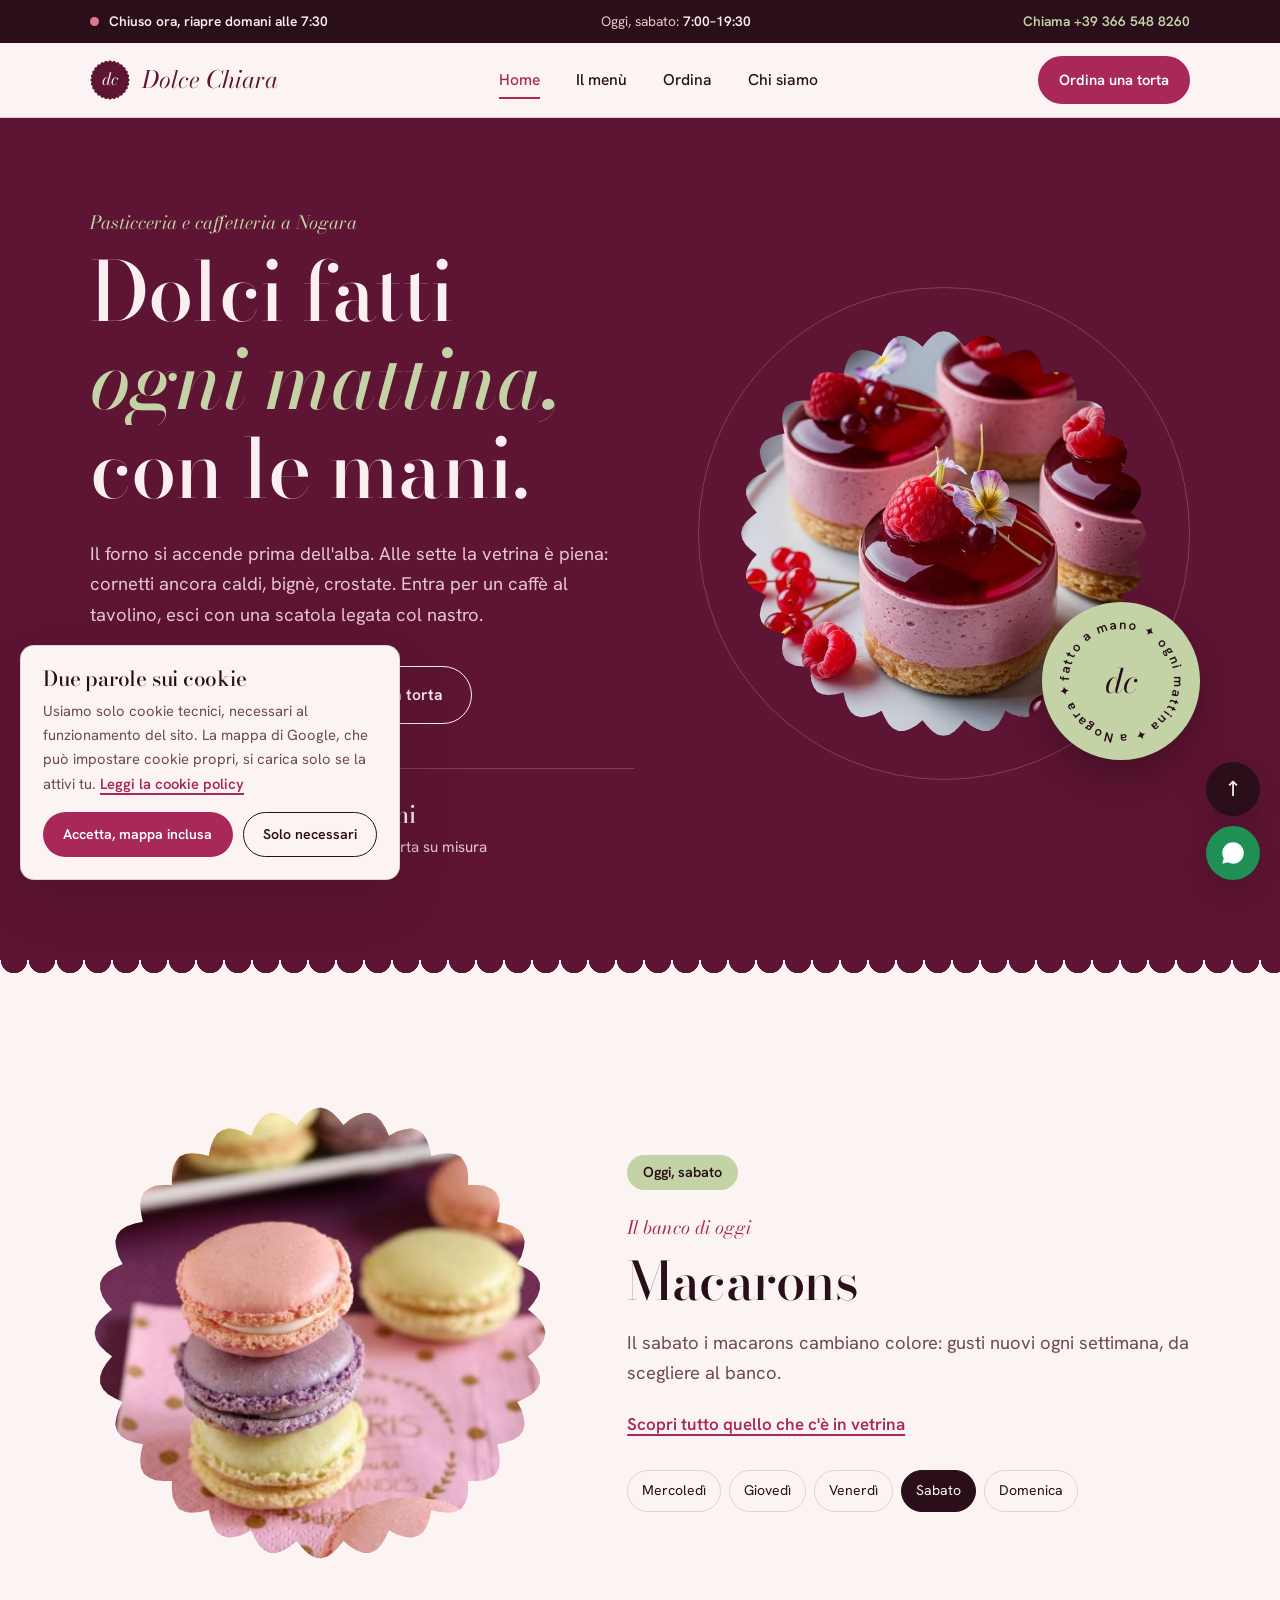
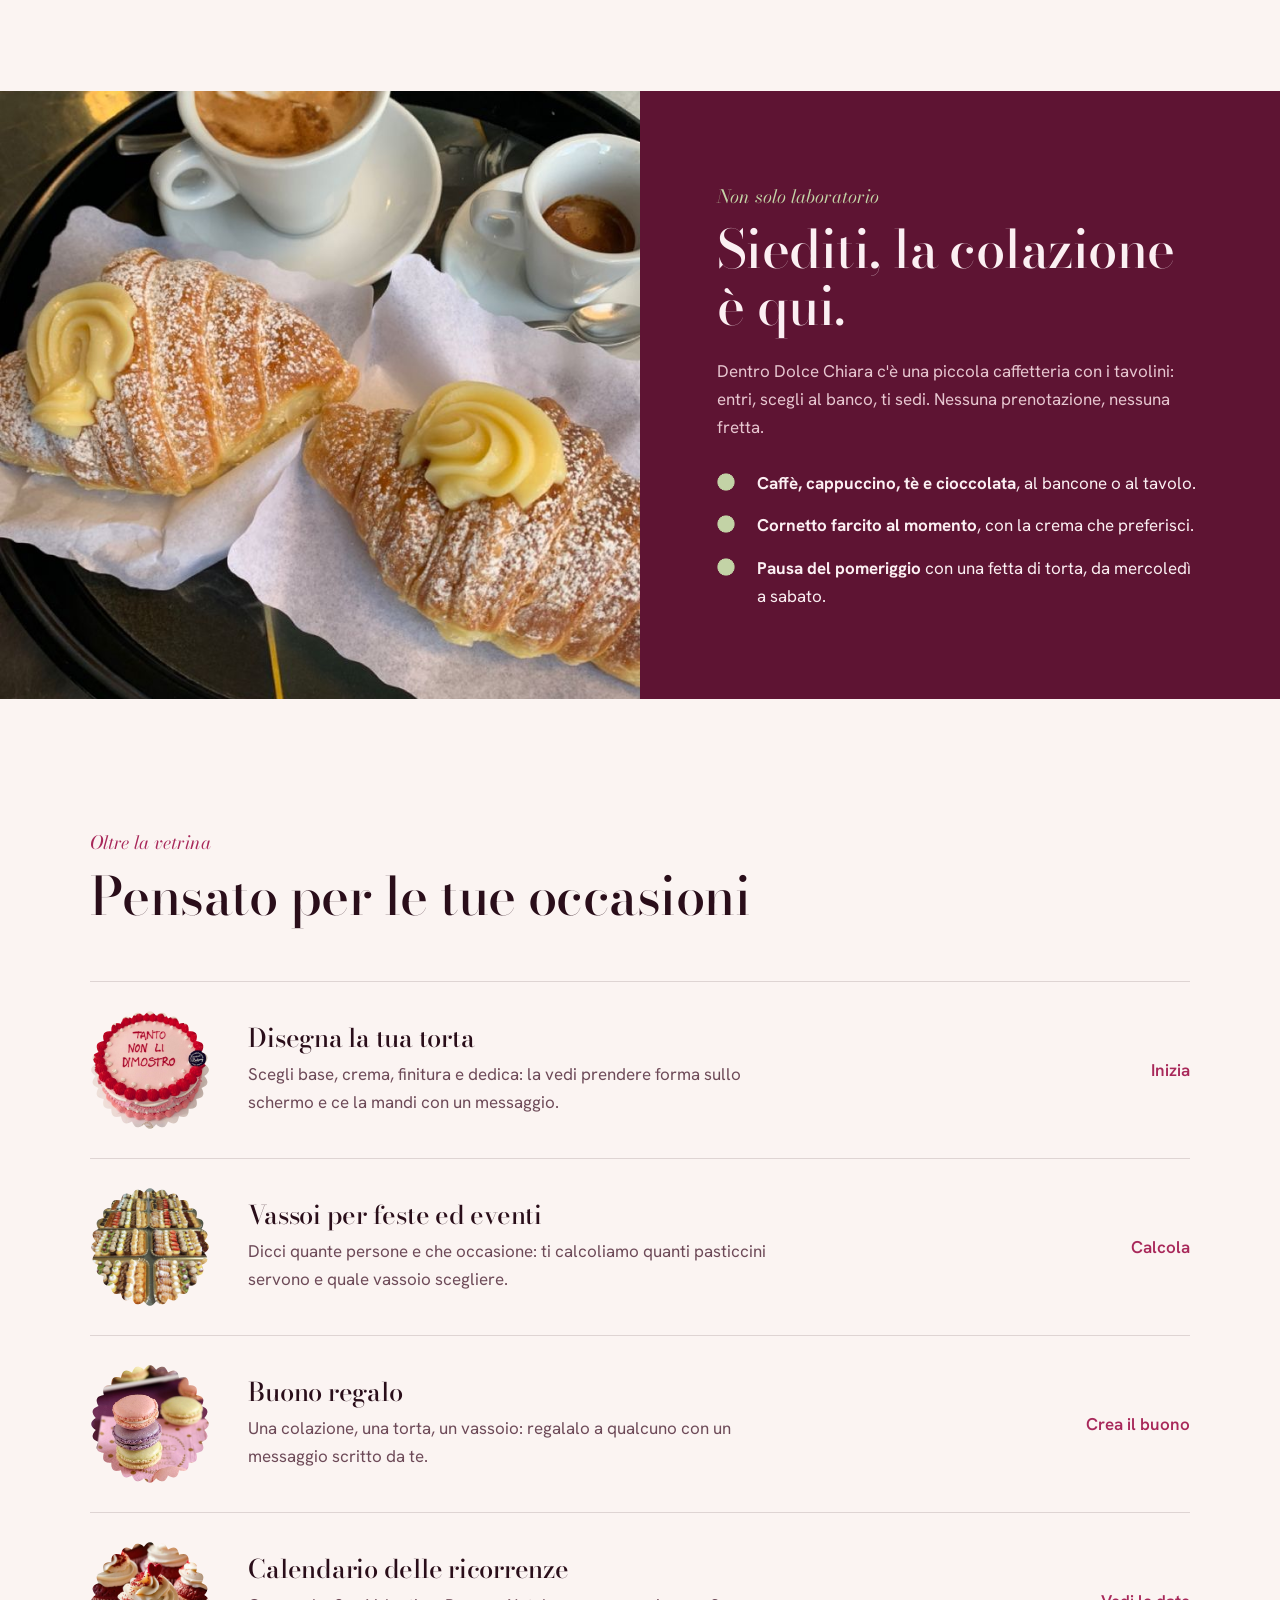
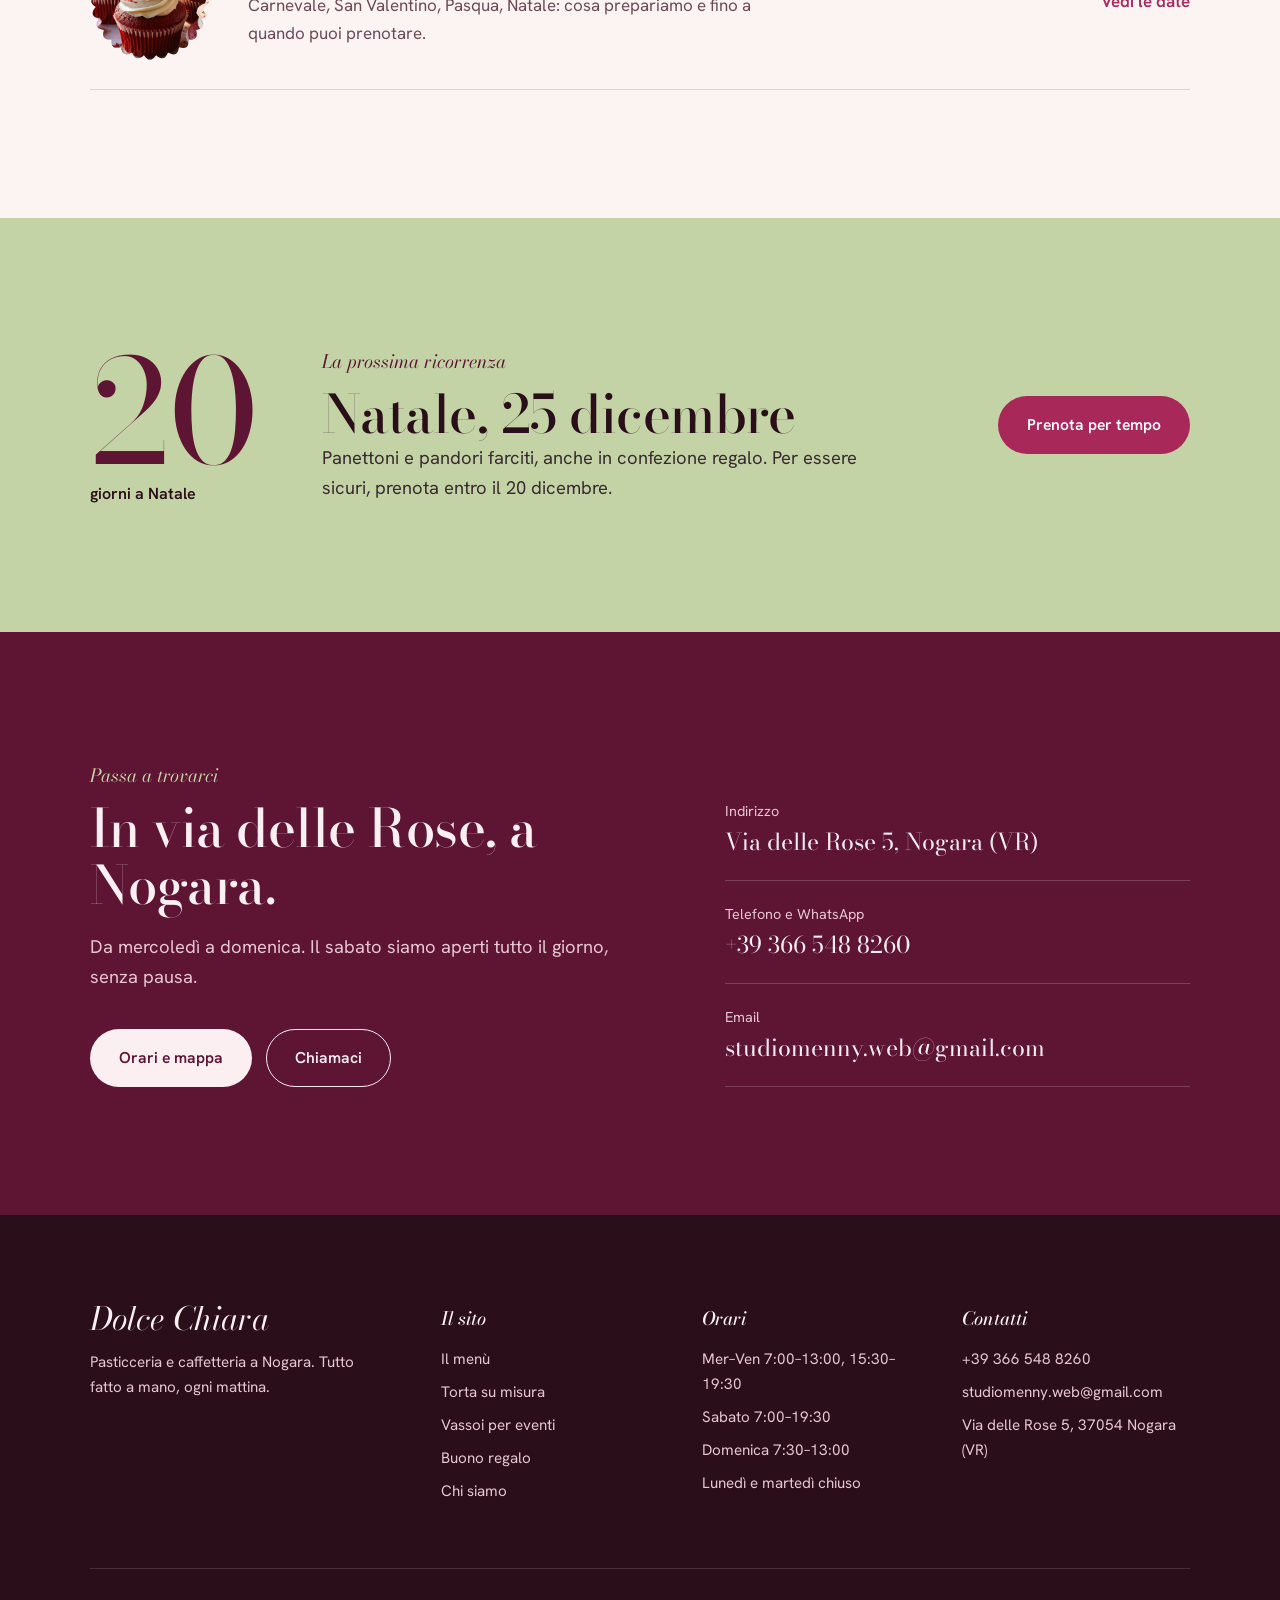
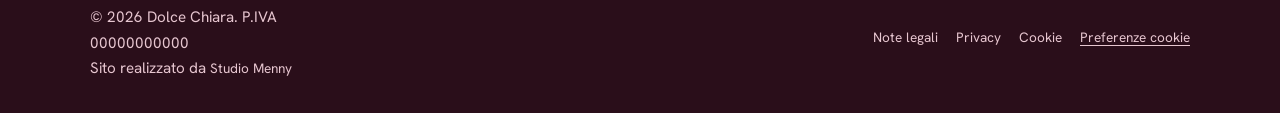
==== commit 23c0be68: "Add files via upload" ====
--- a/index.html
+++ b/index.html
@@ -134,7 +134,7 @@
     <div class="wrap visita appare">
       <div>
         <span class="cappello">Passa a trovarci</span>
-        <h2 id="visita-titolo">In via Palmino Sterzi, a Nogara.</h2>
+        <h2 id="visita-titolo">In via delle Rose, a Nogara.</h2>
         <p class="intro" style="margin-top:18px">Da mercoledì a domenica. Il sabato siamo aperti tutto il giorno, senza pausa.</p>
         <div class="hero-azioni">
           <a class="btn btn-chiaro" href="chi-siamo.html#dove">Orari e mappa</a>
@@ -142,7 +142,7 @@
         </div>
       </div>
       <div class="visita-dati">
-        <div><span>Indirizzo</span><p>Via Palmino Sterzi 41, Nogara (VR)</p></div>
+        <div><span>Indirizzo</span><p>Via delle Rose 5, Nogara (VR)</p></div>
         <div><span>Telefono e WhatsApp</span><a href="tel:+393665488260">+39 366 548 8260</a></div>
         <div><span>Email</span><a href="mailto:studiomenny.web@gmail.com">studiomenny.web@gmail.com</a></div>
       </div>
